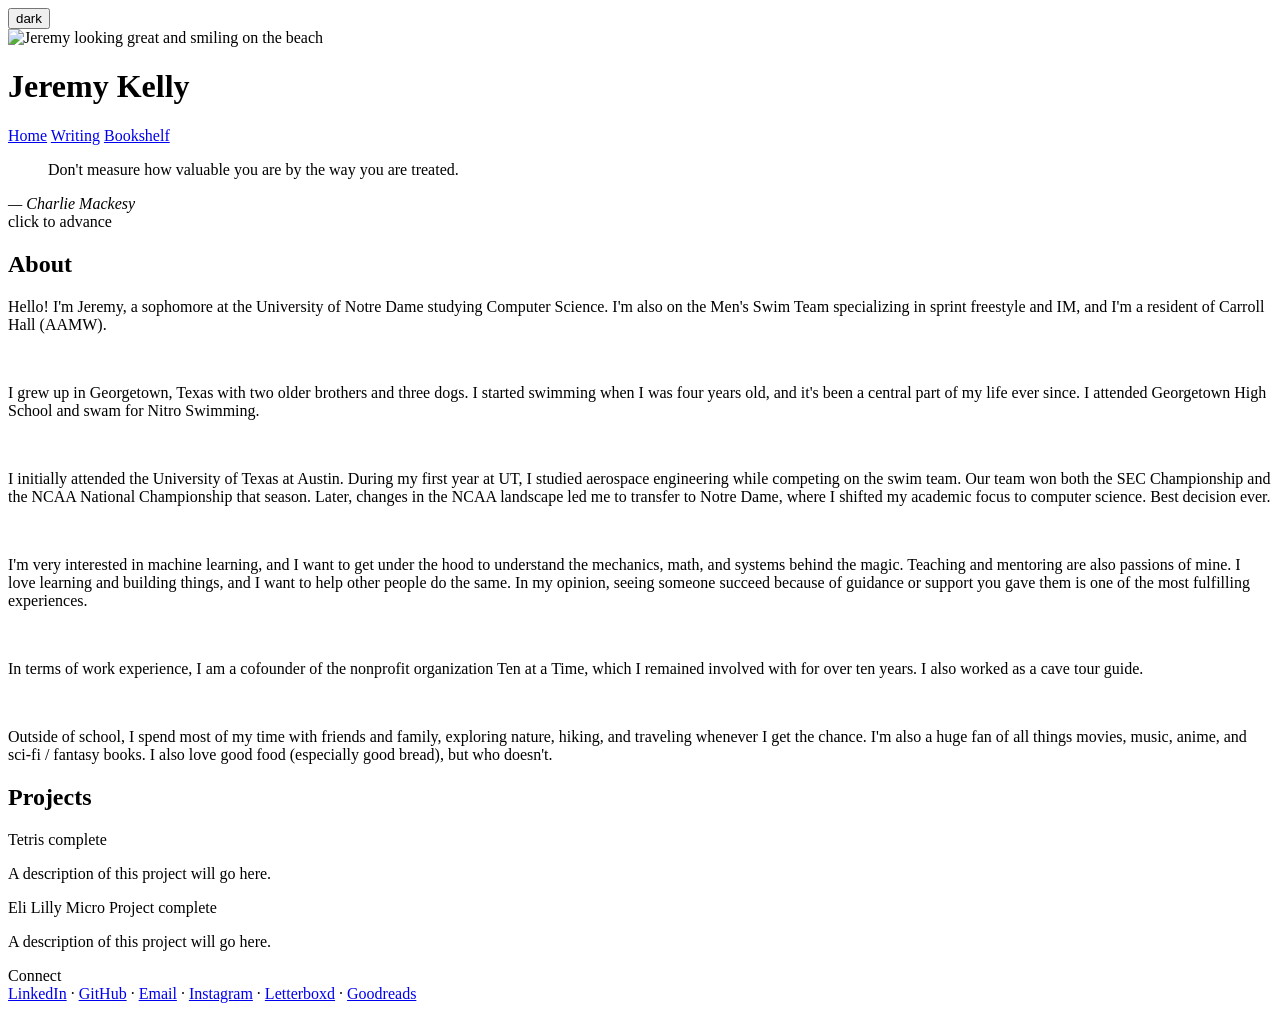
==== index.html @ 756f8c11 "update quotes" ====
<!DOCTYPE html>
<html lang="en">
    <head>
        <meta charset="UTF-8">
        <meta name="description" content="Personal website of Jeremy Kelly.">
        <meta name="viewport" content="width=device-width, initial-scale=1.0">
        <base href="/jelly-personal-website/">
        <link rel="stylesheet" href="assets/style.css">
        <title>Jeremy Kelly</title>
        <!-- Set theme before CSS renders to prevent flash of wrong theme -->
        <script>
            (function () {
                const saved = localStorage.getItem('theme');
                const prefersDark = window.matchMedia('(prefers-color-scheme: dark)').matches;
                document.documentElement.setAttribute('data-theme', saved || (prefersDark ? 'dark' : 'light'));
            })();
        </script>
    </head>
    <body>
        <button class="theme-toggle" id="themeToggle" onclick="toggleTheme()">dark</button>

        <div class="container">
            <main class="centered-content">
                <img src="assets/images/jelly-beach-smile.JPG" alt="Jeremy looking great and smiling on the beach" class="profile-pic">
                <h1>Jeremy Kelly</h1>
                <div class="nav">
                    <a class="btn" href="index.html">Home</a>
                    <a class="btn" href="writing.html">Writing</a>
                    <a class="btn" href="shelf.html">Bookshelf</a>
                </div>

                <!-- Quote widget: sits like an inscription at the top of the journal page -->
                <div class="quote-widget" id="quoteWidget" onclick="advanceQuote()">
                    <blockquote class="quote-text" id="quoteText"></blockquote>
                    <cite class="quote-author" id="quoteAuthor"></cite>
                    <div class="quote-hint">click to advance</div>
                </div>

                <h2>About</h2>
                <div class="body-text-container">
                    <p class="body-text">
                        Hello! I'm Jeremy, a sophomore at the University of Notre Dame studying Computer Science.
                        I'm also on the Men's Swim Team specializing in sprint freestyle and IM, and I'm a resident of Carroll Hall (AAMW).
                    </p>
                    <br>
                    <p class="body-text">
                        I grew up in Georgetown, Texas with two older brothers and three dogs.
                        I started swimming when I was four years old, and it's been a central part of my life ever since.
                        I attended Georgetown High School and swam for Nitro Swimming.
                    </p>
                    <br>
                    <p class="body-text">
                        I initially attended the University of Texas at Austin.
                        During my first year at UT, I studied aerospace engineering while competing on the swim team.
                        Our team won both the SEC Championship and the NCAA National Championship that season.
                        Later, changes in the NCAA landscape led me to transfer to Notre Dame, where I shifted my academic focus to computer science.
                        Best decision ever.
                    </p>
                    <br>
                    <p class="body-text">
                        I'm very interested in machine learning, and I want to get under the hood to understand the mechanics, math, and systems behind the magic.
                        Teaching and mentoring are also passions of mine. I love learning and building things, and I want to help other people do the same.
                        In my opinion, seeing someone succeed because of guidance or support you gave them is one of the most fulfilling experiences.
                    </p>
                    <br>
                    <p class="body-text">
                        In terms of work experience, I am a cofounder of the nonprofit organization Ten at a Time, which I remained involved with for over ten years.
                        I also worked as a cave tour guide.
                    </p>
                    <br>
                    <p class="body-text">
                        Outside of school, I spend most of my time with friends and family, exploring nature, hiking, and traveling whenever I get the chance.
                        I'm also a huge fan of all things movies, music, anime, and sci-fi / fantasy books.
                        I also love good food (especially good bread), but who doesn't.
                    </p>
                </div>

                <h2>Projects</h2>
                <div class="project-list">
                    <div class="project-item">
                        <div class="project-header">
                            <span class="project-title">Tetris</span>
                            <span class="project-status status-complete">complete</span>
                        </div>
                        <p class="project-desc">A description of this project will go here.</p>
                    </div>
                    <div class="project-item">
                        <div class="project-header">
                            <span class="project-title">Eli Lilly Micro Project</span>
                            <span class="project-status status-complete">complete</span>
                        </div>
                        <p class="project-desc">A description of this project will go here.</p>
                    </div>
                </div>
            </main>
        </div>

        <footer class="colophon">
            <div class="colophon-name">Connect</div>
            <nav class="colophon-links">
                <a href="https://www.linkedin.com/in/jeremy-kelly-074359347">LinkedIn</a>
                <span>·</span>
                <a href="https://github.com/keremyjelly">GitHub</a>
                <span>·</span>
                <a href="mailto:jskelly2024@gmail.com">Email</a>
                <span>·</span>
                <a href="https://www.instagram.com/keremyjelly/">Instagram</a>
                <span>·</span>
                <a href="https://letterboxd.com/jkell_/">Letterboxd</a>
                <span>·</span>
                <a href="https://www.goodreads.com">Goodreads</a>
            </nav>
        </footer>

        <script>
            // ── Theme toggle ──────────────────────────────────────────
            function toggleTheme() {
                const current = document.documentElement.getAttribute('data-theme');
                const next = current === 'dark' ? 'light' : 'dark';
                document.documentElement.setAttribute('data-theme', next);
                localStorage.setItem('theme', next);
                updateToggleLabel();
            }

            function updateToggleLabel() {
                const current = document.documentElement.getAttribute('data-theme');
                // Show the mode you'd switch TO, so the user knows what the button does
                document.getElementById('themeToggle').textContent = current === 'dark' ? 'light' : 'dark';
            }

            updateToggleLabel();

            // ── Quote cycler ──────────────────────────────────────────
            const quotes = [
                { text: "Don't measure how valuable you are by the way you are treated.", author: "— Charlie Mackesy" },
                { text: "Do you see how infinite you are?", author: "— Takehiko Inoue" },
                { text: "Preoccupied with a single leaf, you won't see the tree. Preoccupied with a single tree, you'll miss the entire forest.", author: "— Takehiko Inoue" },
                { text: "The beaten have one hope: to lose all hope.", author: "— Virgil" },
                { text: "All truly strong people are kind.", author: "— Takehiko Inoue" },
                { text: "In some way, suffering ceases to be suffering at the moment it finds a meaning, such as the meaning of a sacrifice.", author: "— Viktor E. Frankl" },
            ];

            let currentIndex = 0;
            let autoTimer;

            function showQuote(index) {
                const textEl = document.getElementById("quoteText");
                const authorEl = document.getElementById("quoteAuthor");
                const widget = document.getElementById("quoteWidget");

                widget.classList.add("fading");

                setTimeout(() => {
                    textEl.textContent = quotes[index].text;
                    authorEl.textContent = quotes[index].author;
                    widget.classList.remove("fading");
                }, 400);
            }

            function advanceQuote() {
                currentIndex = (currentIndex + 1) % quotes.length;
                showQuote(currentIndex);
                // Reset timer so a click doesn't get immediately overridden
                resetTimer();
            }

            function resetTimer() {
                clearInterval(autoTimer);
                autoTimer = setInterval(() => {
                    currentIndex = (currentIndex + 1) % quotes.length;
                    showQuote(currentIndex);
                }, 6000);
            }

            showQuote(currentIndex);
            resetTimer();
        </script>
    </body>
</html>
---- assets/style.css ----
@import url("https://fonts.googleapis.com/css2?family=EB+Garamond:ital,wght@0,400;0,500;0,600;1,400;1,500&family=Caveat:wght@400;500&display=swap");

/* ── Theme tokens ─────────────────────────────────────────── */
:root {
    --bg:          #f5efe6;
    --surface:     #ede3d4;
    --text:        #2c1f14;
    --text-muted:  #7a6552;
    --accent:      #b07d56;
    --link:        #7a3b1e;
    --shadow:      rgba(44, 31, 20, 0.14);
    --rule:        #c9aa88;
}

[data-theme="dark"] {
    --bg:          #1c1008;
    --surface:     #261508;
    --text:        #e8d5b7;
    --text-muted:  #9e8060;
    --accent:      #7a5c3a;
    --link:        #c9956a;
    --shadow:      rgba(0, 0, 0, 0.55);
    --rule:        #4a3320;
}

/* ── Base ─────────────────────────────────────────────────── */
html, body {
    margin: 0;
    padding: 0;
    width: 100%;
    min-height: 100%;
    background-color: var(--bg);
    color: var(--text);
    transition: background-color 0.35s ease, color 0.35s ease;
}

/* ── Layout ───────────────────────────────────────────────── */
.container {
    display: flex;
    align-items: flex-start;
    max-width: 720px;
    margin: 0 auto;
    padding: 2em 1em 2.5em;
    background-color: var(--bg);
    transition: background-color 0.35s ease;
}

.centered-content {
    display: flex;
    flex-direction: column;
    align-items: center;
    width: 100%;
}

/* ── Theme toggle ─────────────────────────────────────────── */
.theme-toggle {
    position: fixed;
    top: 1rem;
    right: 1rem;
    font-family: 'EB Garamond', serif;
    font-size: 0.9em;
    font-style: italic;
    background: var(--surface);
    color: var(--text);
    border: 1px solid var(--accent);
    border-radius: 2px;
    padding: 0.3em 0.8em;
    cursor: pointer;
    z-index: 100;
    transition: background 0.25s, color 0.25s, border-color 0.25s;
}

.theme-toggle:hover {
    background: var(--accent);
    color: var(--bg);
}

/* ── Profile image — polaroid ─────────────────────────────── */
img.profile-pic {
    width: 340px;
    height: auto;
    display: block;
    border-radius: 1px;
    margin: 1em auto;
    padding: 10px 10px 38px;
    background-color: #faf6f0;
    box-shadow: 3px 5px 18px var(--shadow), 0 1px 4px var(--shadow);
    filter: sepia(0.3) saturate(1.2) contrast(0.93) brightness(1.04);
    transform: rotate(-1.4deg);
}

/* ── Headings ─────────────────────────────────────────────── */
h1 {
    font-family: 'EB Garamond', serif;
    font-size: 3em;
    font-weight: 500;
    margin-top: 0.6em;
    margin-bottom: 0.2em;
    text-align: center;
    color: var(--text);
    letter-spacing: 0.02em;
}

h2 {
    font-family: 'EB Garamond', serif;
    font-size: 1.55em;
    font-weight: 500;
    font-style: italic;
    margin-top: 1.8em;
    margin-bottom: 0.4em;
    text-align: center;
    color: var(--text);
}

/* ── Navigation ───────────────────────────────────────────── */
.nav {
    display: flex;
    gap: 1.8em;
    margin: 0.4em 0 0.5em;
}

.btn {
    font-family: 'EB Garamond', serif;
    font-size: 1.05em;
    color: var(--link);
    text-decoration: none;
    border-bottom: 1px solid transparent;
    padding-bottom: 1px;
    transition: border-color 0.2s ease;
    background: none;
}

.btn:hover {
    border-bottom-color: var(--link);
}

/* ── Quote widget — journal header ────────────────────────── */
.quote-widget {
    width: 100%;
    max-width: 680px;
    cursor: pointer;
    padding: 0.9em 0.5em;
    margin: 1.2em 0 0.5em;
    border-top: 1px solid var(--rule);
    border-bottom: 1px solid var(--rule);
    text-align: center;
    opacity: 1;
    transition: opacity 0.4s ease;
}

.quote-widget.fading {
    opacity: 0;
}

.quote-text {
    font-family: 'Caveat', cursive;
    font-size: 1.4em;
    line-height: 1.5em;
    color: var(--text);
    margin: 0 0 0.4em;
    font-style: italic;
}

.quote-author {
    font-family: 'Caveat', cursive;
    font-size: 1.05em;
    color: var(--text-muted);
    display: block;
    text-align: right;
    padding-right: 0.75em;
}

.quote-hint {
    font-family: 'EB Garamond', serif;
    font-size: 0.72em;
    font-style: italic;
    color: var(--accent);
    margin-top: 0.6em;
    opacity: 0.75;
}

/* ── Body text ────────────────────────────────────────────── */
.body-text-container {
    width: 100%;
    max-width: 680px;
}

.body-text {
    font-family: 'EB Garamond', serif;
    font-size: 1.15em;
    line-height: 1.85em;
    text-indent: 2em;
    margin-top: 0;
    margin-bottom: 0;
    max-width: 680px;
    width: 100%;
    text-align: left;
    color: var(--text);
}

.body-text-container ul {
    padding-left: 1.5em;
    margin-top: 0.5em;
}

.body-text-container li.body-text {
    text-indent: 0;
    margin-bottom: 0.3em;
}

/* ── Colophon footer ──────────────────────────────────────── */
.colophon {
    text-align: center;
    padding: 2em 1.5em 3em;
    border-top: 1px solid var(--rule);
    margin-top: 1em;
}

.colophon-name {
    font-family: 'EB Garamond', serif;
    font-size: 0.95em;
    font-style: italic;
    color: var(--text-muted);
    margin-bottom: 0.6em;
    letter-spacing: 0.04em;
}

.colophon-links {
    display: flex;
    justify-content: center;
    align-items: center;
    flex-wrap: wrap;
    gap: 0.4em 0.6em;
    font-family: 'EB Garamond', serif;
    font-size: 0.9em;
}

.colophon-links a {
    color: var(--link);
    text-decoration: none;
    border-bottom: 1px solid transparent;
    transition: border-color 0.2s ease;
}

.colophon-links a:hover {
    border-bottom-color: var(--link);
}

.colophon-links span {
    color: var(--rule);
    user-select: none;
}

/* ── Projects ─────────────────────────────────────────────── */
.project-list {
    width: 100%;
    max-width: 680px;
    margin: 0.5em 0 2em;
}

.project-item {
    padding: 0.9em 0;
    border-bottom: 1px solid var(--rule);
}

.project-item:first-child {
    border-top: 1px solid var(--rule);
}

.project-header {
    display: flex;
    align-items: baseline;
    justify-content: space-between;
    gap: 1em;
    margin-bottom: 0.3em;
}

.project-title {
    font-family: 'EB Garamond', serif;
    font-size: 1.1em;
    font-weight: 500;
    color: var(--text);
}

.project-status {
    font-family: 'EB Garamond', serif;
    font-size: 0.78em;
    font-style: italic;
    white-space: nowrap;
    color: var(--text-muted);
}

.project-desc {
    font-family: 'EB Garamond', serif;
    font-size: 0.97em;
    line-height: 1.6em;
    color: var(--text-muted);
    margin: 0;
}

/* ── Cork board ───────────────────────────────────────────── */
.corkboard {
    width: 100%;
    box-sizing: border-box;
    padding: 3.5rem 1.5rem 4rem;
    background-color: #b8966a;
    background-image:
        repeating-linear-gradient(
            0deg,
            transparent, transparent 2px,
            rgba(0, 0, 0, 0.03) 2px, rgba(0, 0, 0, 0.03) 3px
        ),
        repeating-linear-gradient(
            90deg,
            transparent, transparent 5px,
            rgba(160, 110, 50, 0.07) 5px, rgba(160, 110, 50, 0.07) 6px
        );
    box-shadow: inset 0 3px 14px rgba(0, 0, 0, 0.22), inset 0 -3px 10px rgba(0, 0, 0, 0.16);
}

[data-theme="dark"] .corkboard {
    background-color: #6b4c2a;
    background-image:
        repeating-linear-gradient(
            0deg,
            transparent, transparent 2px,
            rgba(0, 0, 0, 0.05) 2px, rgba(0, 0, 0, 0.05) 3px
        ),
        repeating-linear-gradient(
            90deg,
            transparent, transparent 5px,
            rgba(90, 60, 20, 0.1) 5px, rgba(90, 60, 20, 0.1) 6px
        );
}

.board-grid {
    display: flex;
    flex-wrap: wrap;
    justify-content: center;
    align-items: flex-start;
    gap: 9rem 8rem;
    max-width: 1000px;
    margin: 0 auto;
}

/* Shared pin dot */
.pin-card {
    position: relative;
    transform: rotate(var(--rot, 0deg)) translateY(var(--mt, 0px));
    transition: transform 0.2s ease, box-shadow 0.2s ease, z-index 0s;
    z-index: 1;
}

.pin-card:hover {
    transform: rotate(0deg) translateY(var(--mt, 0px)) scale(1.04);
    z-index: 10;
}

.pin-card::before {
    content: '';
    position: absolute;
    top: -10px;
    left: 50%;
    transform: translateX(-50%);
    width: 14px;
    height: 14px;
    border-radius: 50%;
    background: radial-gradient(circle at 38% 35%, #e8cfa0, #7a5010);
    box-shadow: 0 2px 5px rgba(0, 0, 0, 0.5);
    z-index: 2;
}

/* Note cards */
.note-card {
    width: 210px;
    background-color: #fdf5e4;
    padding: 1.4em 1.2em 1em;
    box-shadow: 2px 4px 14px rgba(0, 0, 0, 0.3);
    text-decoration: none;
    display: block;
    color: inherit;
}

[data-theme="dark"] .note-card {
    background-color: #efe0bc;
}

.note-card:hover {
    box-shadow: 4px 7px 22px rgba(0, 0, 0, 0.38);
}

.note-title {
    font-family: 'Caveat', cursive;
    font-size: 1.25em;
    font-weight: 500;
    color: #2c1f14;
    margin: 0 0 0.5em;
    line-height: 1.3;
}

.note-preview {
    font-family: 'EB Garamond', serif;
    font-size: 0.88em;
    line-height: 1.55em;
    color: #4a3728;
    margin: 0 0 1em;
}

.note-date {
    font-family: 'EB Garamond', serif;
    font-size: 0.78em;
    font-style: italic;
    color: #7a6552;
    display: block;
    text-align: right;
}

/* Polaroid cards */
.polaroid-card {
    width: 176px;
    background-color: #faf6f0;
    padding: 8px 8px 36px;
    box-shadow: 2px 4px 14px rgba(0, 0, 0, 0.3);
}

.polaroid-card:hover {
    box-shadow: 4px 7px 22px rgba(0, 0, 0, 0.38);
}

.polaroid-placeholder {
    width: 100%;
    aspect-ratio: 1;
    background-color: #d6c9b0;
    display: flex;
    align-items: center;
    justify-content: center;
}

.polaroid-placeholder-text {
    font-family: 'EB Garamond', serif;
    font-size: 0.8em;
    font-style: italic;
    color: #8a7a65;
}

.polaroid-caption {
    font-family: 'Caveat', cursive;
    font-size: 1em;
    color: #3d2b1f;
    text-align: center;
    margin: 0.5em 0 0;
}

/* Board footer */
.board-footer {
    text-align: center;
    padding: 2.2em 0 1em;
    background-color: var(--bg);
    transition: background-color 0.35s ease;
}

.view-all-link {
    font-family: 'EB Garamond', serif;
    font-size: 1.05em;
    font-style: italic;
    color: var(--link);
    text-decoration: none;
    border-bottom: 1px solid transparent;
    transition: border-color 0.2s ease;
}

.view-all-link:hover {
    border-bottom-color: var(--link);
}

/* ── Blog list ────────────────────────────────────────────── */
.blog-list {
    width: 100%;
    max-width: 620px;
    margin: 1.5em 0 2.5em;
}

.blog-list-item {
    display: flex;
    align-items: baseline;
    gap: 1.2em;
    padding: 0.55em 0;
    border-bottom: 1px solid var(--rule);
}

.blog-list-item:first-child {
    border-top: 1px solid var(--rule);
}

.blog-list-item time {
    font-family: 'EB Garamond', serif;
    font-size: 0.88em;
    font-style: italic;
    color: var(--text-muted);
    white-space: nowrap;
    flex-shrink: 0;
}

.blog-list-item a {
    font-family: 'EB Garamond', serif;
    font-size: 1.05em;
    color: var(--link);
    text-decoration: none;
    border-bottom: 1px solid transparent;
    transition: border-color 0.2s ease;
}

.blog-list-item a:hover {
    border-bottom-color: var(--link);
}

/* ── Film cards (Letterboxd recents) ─────────────────────── */
.films-section {
    max-width: 940px;
    margin: 3.5rem auto 0;
    padding-top: 1.5rem;
    border-top: 1px solid rgba(255, 255, 255, 0.12);
}

.board-label {
    font-family: 'Caveat', cursive;
    font-size: 1.1em;
    color: rgba(255, 255, 255, 0.55);
    text-align: center;
    margin: 0 0 1.5rem;
    letter-spacing: 0.06em;
}

.films-row {
    display: flex;
    flex-wrap: wrap;
    justify-content: center;
    gap: 2rem 1.8rem;
}

.film-poster {
    width: 100%;
    aspect-ratio: 2 / 3;
    object-fit: cover;
    display: block;
    filter: sepia(0.25) saturate(1.15) contrast(0.93) brightness(1.03);
}

.film-rating {
    font-family: 'Caveat', cursive;
    font-size: 0.95em;
    color: #3d2b1f;
    text-align: center;
    margin: 0.2em 0 0;
}

/* ── Ticket stub (film cards) ─────────────────────────────── */
.ticket-card {
    display: flex;
    width: 300px;
    height: 115px;
    background-color: #fdf5e4;
    box-shadow: 2px 4px 14px rgba(0, 0, 0, 0.3);
    overflow: hidden;
}

/* Reposition pin to top-left punch-hole style */
.ticket-card::before {
    top: 12px;
    left: 14px;
    transform: none;
}

.ticket-card:hover {
    box-shadow: 4px 7px 22px rgba(0, 0, 0, 0.38);
}

[data-theme="dark"] .ticket-card {
    background-color: #efe0bc;
}

.ticket-main {
    flex: 1;
    padding: 0.75em 1.5em 1.25em 2em;
    border-right: 2px dashed #c9aa88;
    display: flex;
    flex-direction: column;
    justify-content: center;
    gap: 0.2em;
    min-width: 0;
}

.ticket-stub {
    width: 54px;
    flex-shrink: 0;
    display: flex;
    align-items: center;
    justify-content: center;
}

.ticket-title {
    font-family: 'Caveat', cursive;
    font-size: 1.15em;
    font-weight: 500;
    color: #2c1f14;
    margin: 0;
    line-height: 1.2;
    white-space: nowrap;
    overflow: hidden;
    text-overflow: ellipsis;
}

.ticket-meta {
    font-family: 'EB Garamond', serif;
    font-size: 0.8em;
    font-style: italic;
    color: #7a6552;
    margin: 0;
}

.ticket-note {
    font-family: 'EB Garamond', serif;
    font-size: 0.82em;
    color: #4a3728;
    margin: 0;
    white-space: nowrap;
    overflow: hidden;
    text-overflow: ellipsis;
}

.ticket-stub-text {
    font-family: 'Caveat', cursive;
    font-size: 0.88em;
    color: #7a6552;
    writing-mode: vertical-rl;
    transform: rotate(180deg);
    letter-spacing: 0.05em;
}

/* ── ASCII art ────────────────────────────────────────────── */
.ascii-art {
    font-family: 'EB Garamond', serif;
    font-size: 0.8em;
    line-height: 1em;
    white-space: pre;
    text-align: center;
    margin-top: 1em;
    margin-bottom: 0.5em;
    color: var(--text);
    font-style: normal;
}
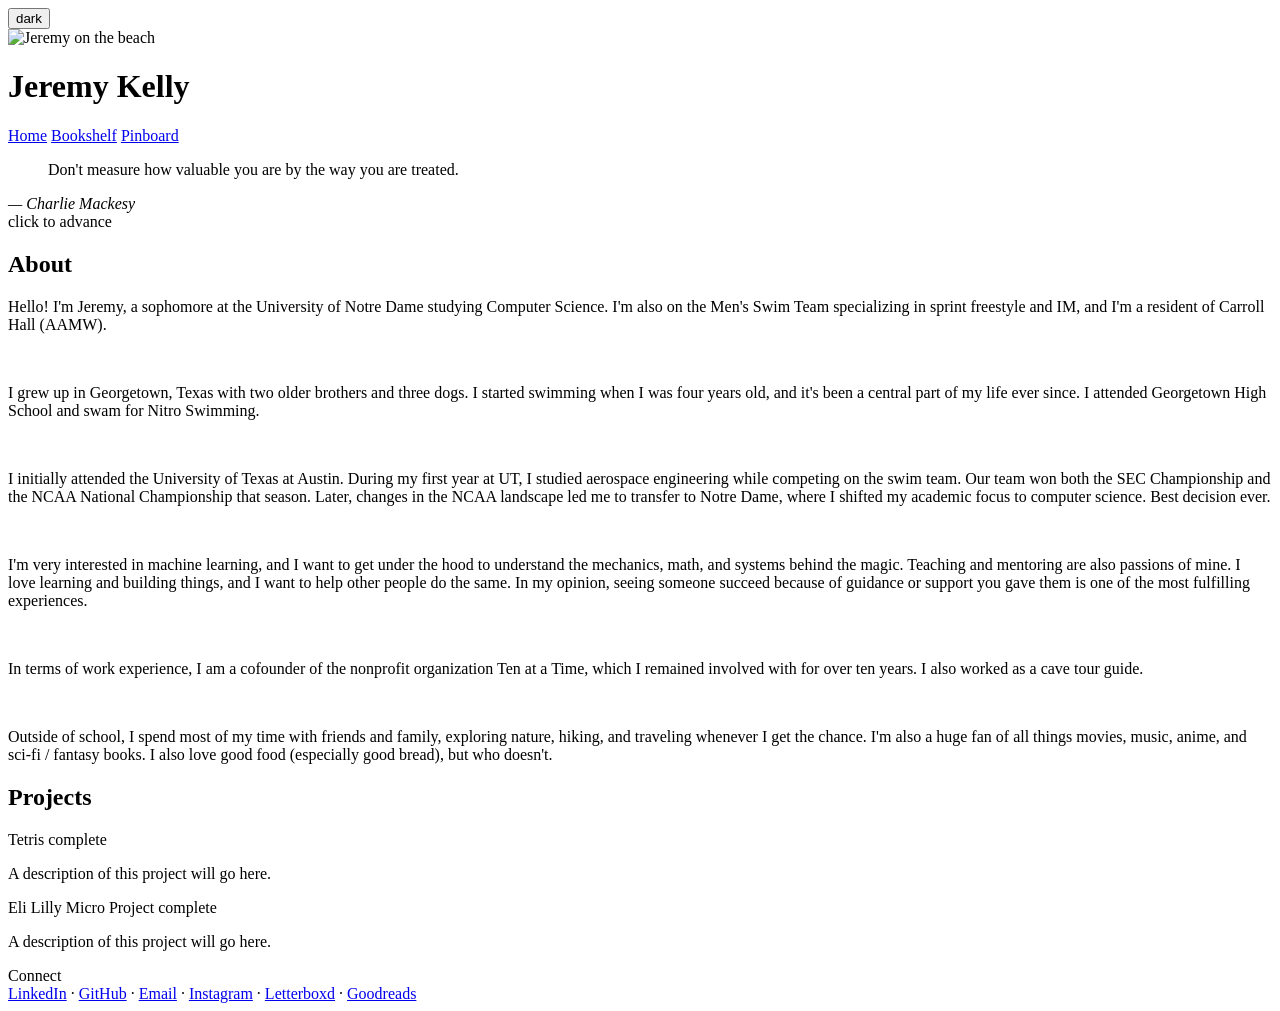
==== commit a7f40192: "rename tabs" ====
--- a/index.html
+++ b/index.html
@@ -11,8 +11,8 @@
         <script>
             (function () {
                 const saved = localStorage.getItem('theme');
-                const prefersDark = window.matchMedia('(prefers-color-scheme: dark)').matches;
-                document.documentElement.setAttribute('data-theme', saved || (prefersDark ? 'dark' : 'light'));
+                const prefersLight = window.matchMedia('(prefers-color-scheme: light)').matches;
+                document.documentElement.setAttribute('data-theme', saved || (prefersLight ? 'light' : 'dark'));
             })();
         </script>
     </head>
@@ -21,12 +21,12 @@
 
         <div class="container">
             <main class="centered-content">
-                <img src="assets/images/jelly-beach-smile.JPG" alt="Jeremy looking great and smiling on the beach" class="profile-pic">
+                <img src="assets/images/jelly-beach-smile.JPG" alt="Jeremy on the beach" class="profile-pic">
                 <h1>Jeremy Kelly</h1>
                 <div class="nav">
                     <a class="btn" href="index.html">Home</a>
-                    <a class="btn" href="writing.html">Writing</a>
-                    <a class="btn" href="shelf.html">Bookshelf</a>
+                    <a class="btn" href="writing.html">Bookshelf</a>
+                    <a class="btn" href="shelf.html">Pinboard</a>
                 </div>
 
                 <!-- Quote widget: sits like an inscription at the top of the journal page -->
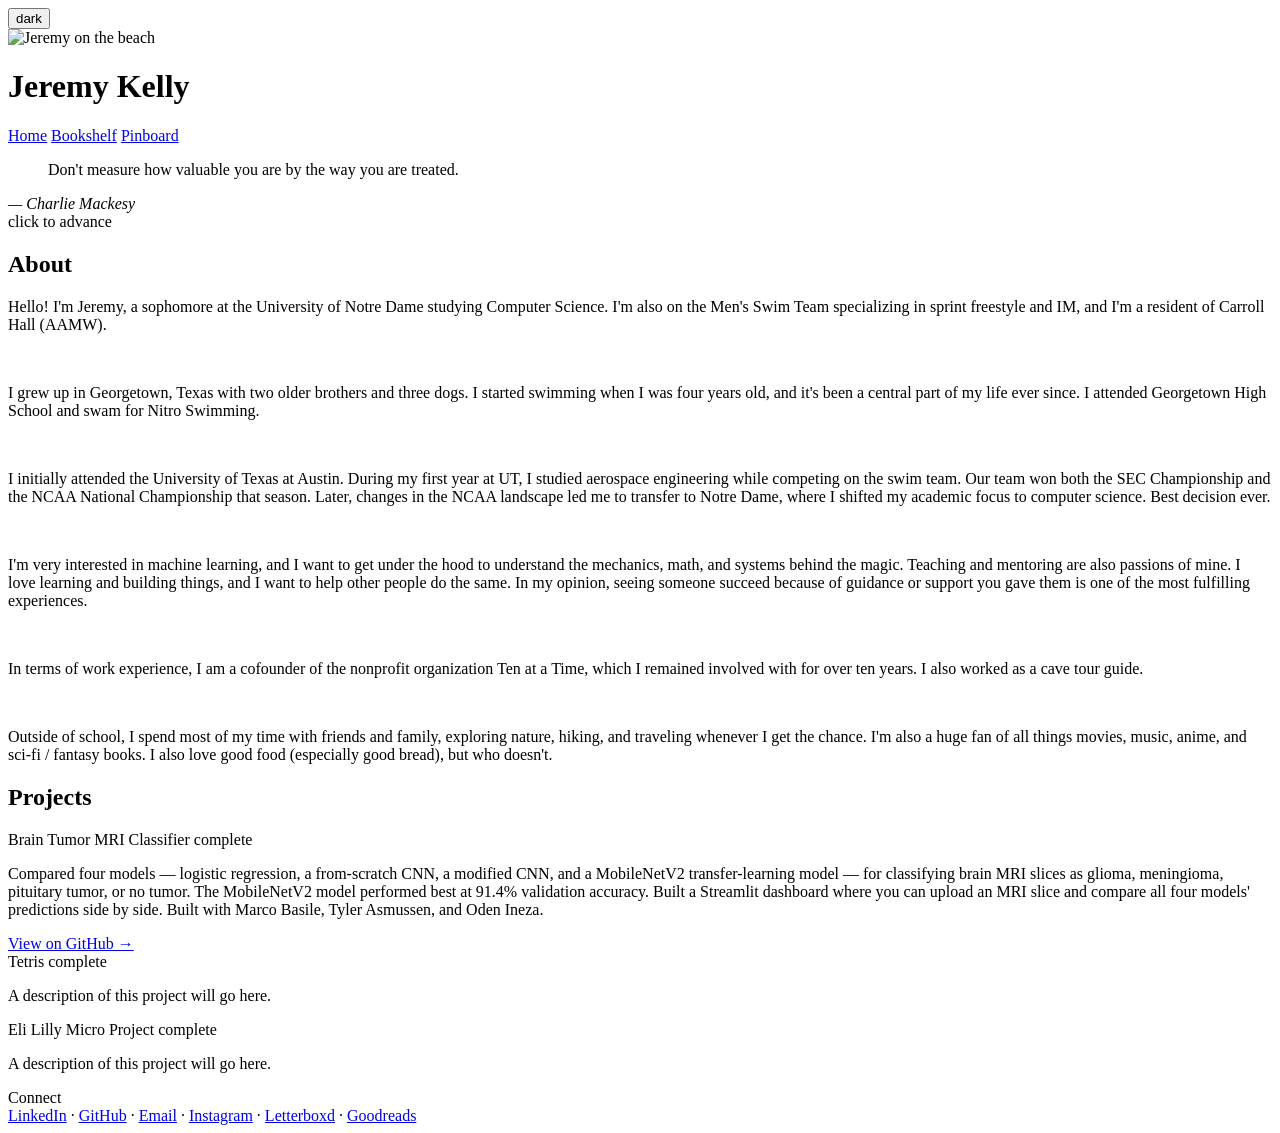
==== commit 3b077e52: "polish + qol" ====
--- a/index.html
+++ b/index.html
@@ -4,6 +4,15 @@
         <meta charset="UTF-8">
         <meta name="description" content="Personal website of Jeremy Kelly.">
         <meta name="viewport" content="width=device-width, initial-scale=1.0">
+        <meta property="og:type" content="website">
+        <meta property="og:title" content="Jeremy Kelly">
+        <meta property="og:description" content="Personal website of Jeremy Kelly.">
+        <meta property="og:url" content="https://keremyjelly.github.io/jelly-personal-website/">
+        <meta property="og:image" content="https://keremyjelly.github.io/jelly-personal-website/assets/images/jelly-beach-smile.JPG">
+        <meta name="twitter:card" content="summary_large_image">
+        <meta name="twitter:title" content="Jeremy Kelly">
+        <meta name="twitter:description" content="Personal website of Jeremy Kelly.">
+        <meta name="twitter:image" content="https://keremyjelly.github.io/jelly-personal-website/assets/images/jelly-beach-smile.JPG">
         <base href="/jelly-personal-website/">
         <link rel="stylesheet" href="assets/style.css">
         <title>Jeremy Kelly</title>
@@ -25,8 +34,8 @@
                 <h1>Jeremy Kelly</h1>
                 <div class="nav">
                     <a class="btn" href="index.html">Home</a>
-                    <a class="btn" href="writing.html">Bookshelf</a>
-                    <a class="btn" href="shelf.html">Pinboard</a>
+                    <a class="btn" href="bookshelf.html">Bookshelf</a>
+                    <a class="btn" href="pinboard.html">Pinboard</a>
                 </div>
 
                 <!-- Quote widget: sits like an inscription at the top of the journal page -->
@@ -79,6 +88,16 @@
                 <div class="project-list">
                     <div class="project-item">
                         <div class="project-header">
+                            <span class="project-title">Brain Tumor MRI Classifier</span>
+                            <span class="project-status status-complete">complete</span>
+                        </div>
+                        <p class="project-desc">
+                            Compared four models — logistic regression, a from-scratch CNN, a modified CNN, and a MobileNetV2 transfer-learning model — for classifying brain MRI slices as glioma, meningioma, pituitary tumor, or no tumor. The MobileNetV2 model performed best at 91.4% validation accuracy. Built a Streamlit dashboard where you can upload an MRI slice and compare all four models' predictions side by side. Built with Marco Basile, Tyler Asmussen, and Oden Ineza.
+                        </p>
+                        <a class="project-link" href="https://github.com/keremyjelly/tumor-classification">View on GitHub →</a>
+                    </div>
+                    <div class="project-item">
+                        <div class="project-header">
                             <span class="project-title">Tetris</span>
                             <span class="project-status status-complete">complete</span>
                         </div>
@@ -108,7 +127,7 @@
                 <span>·</span>
                 <a href="https://letterboxd.com/jkell_/">Letterboxd</a>
                 <span>·</span>
-                <a href="https://www.goodreads.com">Goodreads</a>
+                <a href="https://www.goodreads.com/user/show/188715507-jeremy-kelly">Goodreads</a>
             </nav>
         </footer>
 
--- a/assets/style.css
+++ b/assets/style.css
@@ -296,6 +296,22 @@
     line-height: 1.6em;
     color: var(--text-muted);
     margin: 0;
+}
+
+.project-link {
+    display: inline-block;
+    font-family: 'EB Garamond', serif;
+    font-size: 0.92em;
+    font-style: italic;
+    color: var(--link);
+    text-decoration: none;
+    border-bottom: 1px solid transparent;
+    margin-top: 0.5em;
+    transition: border-color 0.2s ease;
+}
+
+.project-link:hover {
+    border-bottom-color: var(--link);
 }
 
 /* ── Cork board ───────────────────────────────────────────── */
@@ -338,7 +354,7 @@
     flex-wrap: wrap;
     justify-content: center;
     align-items: flex-start;
-    gap: 9rem 8rem;
+    gap: 7rem 6rem;
     max-width: 1000px;
     margin: 0 auto;
 }
@@ -398,7 +414,7 @@
     line-height: 1.3;
 }
 
-.note-preview {
+.note-body {
     font-family: 'EB Garamond', serif;
     font-size: 0.88em;
     line-height: 1.55em;
@@ -480,17 +496,37 @@
     margin: 1.5em 0 2.5em;
 }
 
+.blog-list-empty {
+    width: 100%;
+    max-width: 620px;
+    margin: 1.5em 0 2.5em;
+    text-align: center;
+}
+
+.blog-list-empty .body-text {
+    text-indent: 0;
+    color: var(--text-muted);
+    font-style: italic;
+}
+
 .blog-list-item {
     display: flex;
     align-items: baseline;
     gap: 1.2em;
-    padding: 0.55em 0;
+    padding: 0.55em 0 0.55em 0.75em;
     border-bottom: 1px solid var(--rule);
+    border-left: 3px solid transparent;
 }
 
 .blog-list-item:first-child {
     border-top: 1px solid var(--rule);
 }
+
+.blog-list-item:nth-child(5n+1) { border-left-color: #c9a8b2; } /* dusty rose */
+.blog-list-item:nth-child(5n+2) { border-left-color: #a8b8a0; } /* sage green */
+.blog-list-item:nth-child(5n+3) { border-left-color: #a8b4c8; } /* muted blue */
+.blog-list-item:nth-child(5n+4) { border-left-color: #c4b0cc; } /* soft lavender */
+.blog-list-item:nth-child(5n+5) { border-left-color: #c8b89a; } /* warm sand */
 
 .blog-list-item time {
     font-family: 'EB Garamond', serif;
@@ -649,3 +685,86 @@
     color: var(--text);
     font-style: normal;
 }
+
+/* ── Responsive ───────────────────────────────────────────────
+   Everything above is written desktop-first (fixed widths,
+   large gaps), so these breakpoints override downward instead
+   of building up. Two stops: 768px catches tablets (iPad
+   portrait is exactly 768px), 480px catches phones. */
+
+/* Tablet and below */
+@media (max-width: 768px) {
+    .container {
+        padding: 1.75em 1em 2em;
+    }
+
+    h1 {
+        font-size: 2.3em;
+    }
+
+    img.profile-pic {
+        width: 260px;
+    }
+
+    /* The desktop gap (7rem 6rem) was sized for a wide corkboard;
+       at tablet width it leaves huge dead space between cards. */
+    .corkboard {
+        padding: 2.5rem 1rem 3rem;
+    }
+
+    .board-grid {
+        gap: 4rem 2.5rem;
+    }
+}
+
+/* Phone */
+@media (max-width: 480px) {
+    h1 {
+        font-size: 1.9em;
+    }
+
+    img.profile-pic {
+        width: 190px;
+        padding: 8px 8px 28px;
+    }
+
+    .quote-text {
+        font-size: 1.2em;
+    }
+
+    .nav {
+        gap: 1.1em;
+    }
+
+    .corkboard {
+        padding: 2rem 0.75rem 2.5rem;
+    }
+
+    .board-grid {
+        gap: 2.5rem 1.5rem;
+    }
+
+    .films-row {
+        gap: 1.5rem 1rem;
+    }
+
+    /* Title + status share a row via space-between; a long title
+       ("Brain Tumor MRI Classifier") next to "complete" no longer
+       fits one line at phone width, so let it wrap. */
+    .project-header {
+        flex-wrap: wrap;
+    }
+
+    /* Date + link sit side by side by default; stack them so the
+       date doesn't force the link into a narrow leftover column. */
+    .blog-list-item {
+        flex-direction: column;
+        align-items: flex-start;
+        gap: 0.2em;
+    }
+
+    .colophon-links {
+        gap: 0.3em 0.5em;
+        font-size: 0.85em;
+    }
+}
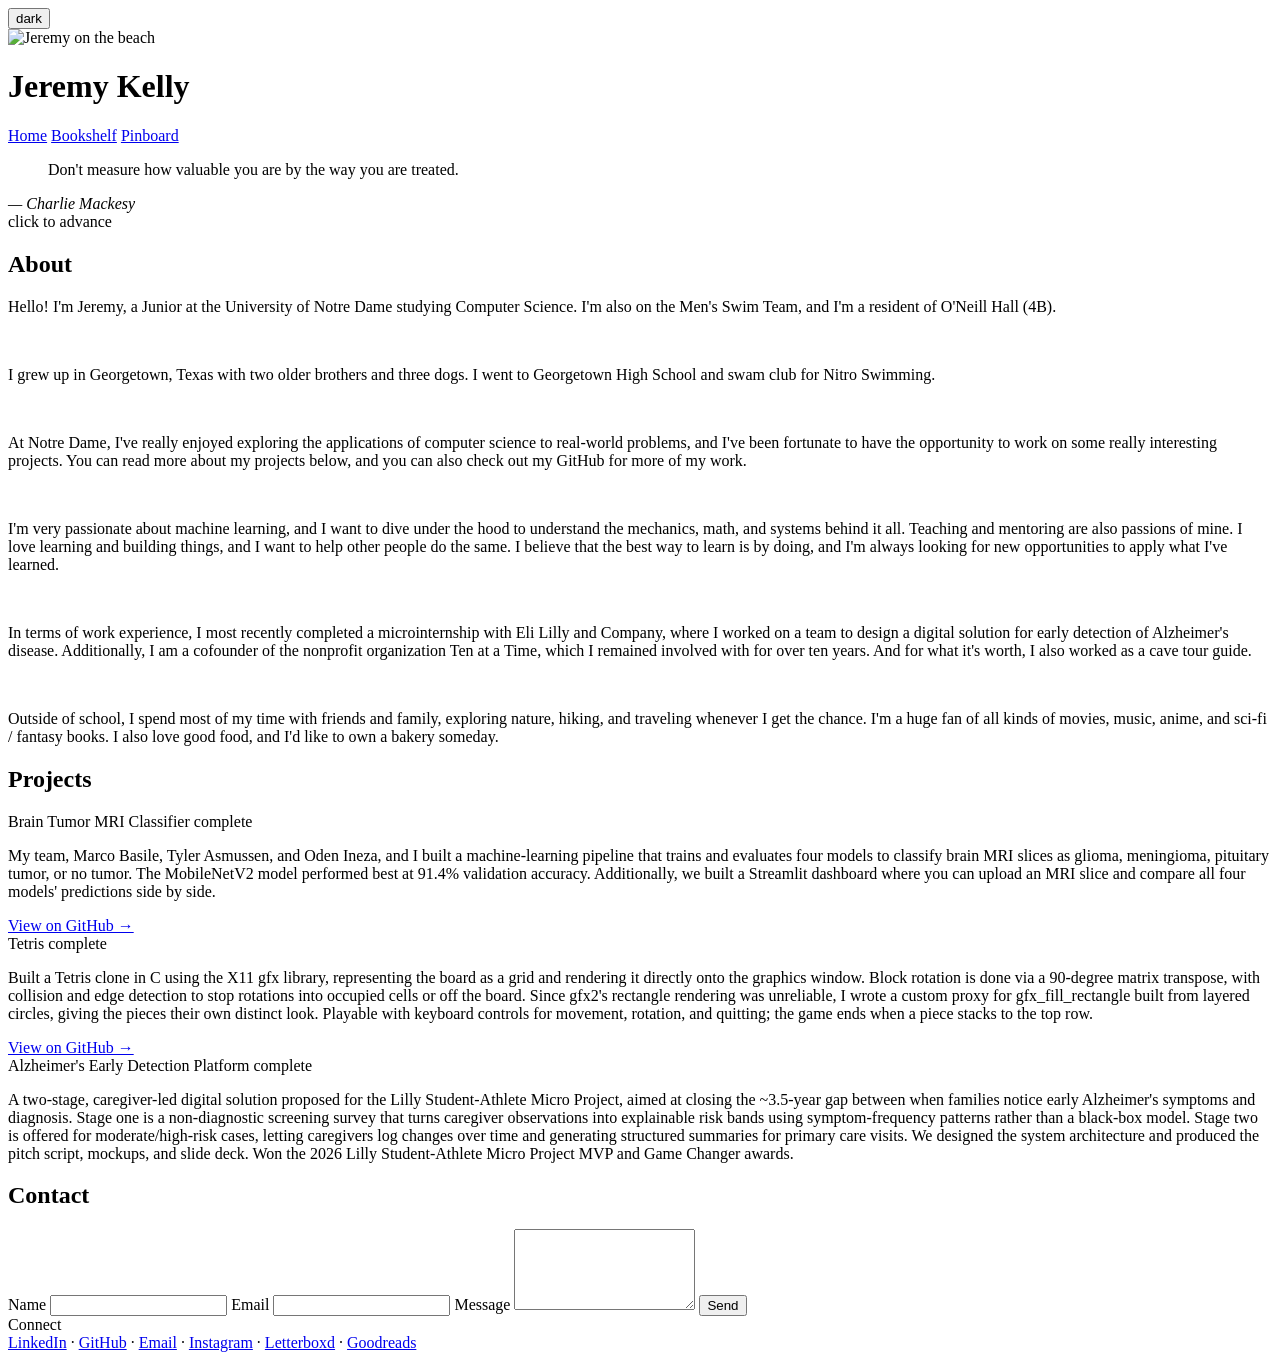
==== commit ee9044ea: "update bio" ====
--- a/index.html
+++ b/index.html
@@ -48,39 +48,36 @@
                 <h2>About</h2>
                 <div class="body-text-container">
                     <p class="body-text">
-                        Hello! I'm Jeremy, a sophomore at the University of Notre Dame studying Computer Science.
-                        I'm also on the Men's Swim Team specializing in sprint freestyle and IM, and I'm a resident of Carroll Hall (AAMW).
+                        Hello! I'm Jeremy, a Junior at the University of Notre Dame studying Computer Science.
+                        I'm also on the Men's Swim Team, and I'm a resident of O'Neill Hall (4B).
                     </p>
                     <br>
                     <p class="body-text">
                         I grew up in Georgetown, Texas with two older brothers and three dogs.
-                        I started swimming when I was four years old, and it's been a central part of my life ever since.
-                        I attended Georgetown High School and swam for Nitro Swimming.
-                    </p>
-                    <br>
-                    <p class="body-text">
-                        I initially attended the University of Texas at Austin.
-                        During my first year at UT, I studied aerospace engineering while competing on the swim team.
-                        Our team won both the SEC Championship and the NCAA National Championship that season.
-                        Later, changes in the NCAA landscape led me to transfer to Notre Dame, where I shifted my academic focus to computer science.
-                        Best decision ever.
-                    </p>
-                    <br>
-                    <p class="body-text">
-                        I'm very interested in machine learning, and I want to get under the hood to understand the mechanics, math, and systems behind the magic.
+                        I went to Georgetown High School and swam club for Nitro Swimming.
+                    </p>
+                    <br>
+                    <p class="body-text">
+                        At Notre Dame, I've really enjoyed exploring the applications of computer science to real-world problems, and I've been fortunate to have the opportunity to work on some really interesting projects.
+                        You can read more about my projects below, and you can also check out my GitHub for more of my work.
+                    </p>
+                    <br>
+                    <p class="body-text">
+                        I'm very passionate about machine learning, and I want to dive under the hood to understand the mechanics, math, and systems behind it all.
                         Teaching and mentoring are also passions of mine. I love learning and building things, and I want to help other people do the same.
-                        In my opinion, seeing someone succeed because of guidance or support you gave them is one of the most fulfilling experiences.
-                    </p>
-                    <br>
-                    <p class="body-text">
-                        In terms of work experience, I am a cofounder of the nonprofit organization Ten at a Time, which I remained involved with for over ten years.
-                        I also worked as a cave tour guide.
+                        I believe that the best way to learn is by doing, and I'm always looking for new opportunities to apply what I've learned.
+                    </p>
+                    <br>
+                    <p class="body-text">
+                        In terms of work experience, I most recently completed a microinternship with Eli Lilly and Company, where I worked on a team to design a digital solution for early detection of Alzheimer's disease.
+                        Additionally, I am a cofounder of the nonprofit organization Ten at a Time, which I remained involved with for over ten years.
+                        And for what it's worth, I also worked as a cave tour guide.
                     </p>
                     <br>
                     <p class="body-text">
                         Outside of school, I spend most of my time with friends and family, exploring nature, hiking, and traveling whenever I get the chance.
-                        I'm also a huge fan of all things movies, music, anime, and sci-fi / fantasy books.
-                        I also love good food (especially good bread), but who doesn't.
+                        I'm a huge fan of all kinds of movies, music, anime, and sci-fi / fantasy books.
+                        I also love good food, and I'd like to own a bakery someday.
                     </p>
                 </div>
 
@@ -92,7 +89,9 @@
                             <span class="project-status status-complete">complete</span>
                         </div>
                         <p class="project-desc">
-                            Compared four models — logistic regression, a from-scratch CNN, a modified CNN, and a MobileNetV2 transfer-learning model — for classifying brain MRI slices as glioma, meningioma, pituitary tumor, or no tumor. The MobileNetV2 model performed best at 91.4% validation accuracy. Built a Streamlit dashboard where you can upload an MRI slice and compare all four models' predictions side by side. Built with Marco Basile, Tyler Asmussen, and Oden Ineza.
+                            My team, Marco Basile, Tyler Asmussen, and Oden Ineza, and I built a machine-learning pipeline that trains and evaluates four models to 
+                            classify brain MRI slices as glioma, meningioma, pituitary tumor, or no tumor. The MobileNetV2 model performed best at 91.4% validation 
+                            accuracy. Additionally, we built a Streamlit dashboard where you can upload an MRI slice and compare all four models' predictions side by side.
                         </p>
                         <a class="project-link" href="https://github.com/keremyjelly/tumor-classification">View on GitHub →</a>
                     </div>
@@ -101,16 +100,42 @@
                             <span class="project-title">Tetris</span>
                             <span class="project-status status-complete">complete</span>
                         </div>
-                        <p class="project-desc">A description of this project will go here.</p>
+                        <p class="project-desc">
+                            Built a Tetris clone in C using the X11 gfx library, representing the board as a grid and rendering it directly onto the graphics window. Block rotation is done via a 90-degree matrix transpose, with collision and edge detection to stop rotations into occupied cells or off the board. Since gfx2's rectangle rendering was unreliable, I wrote a custom proxy for gfx_fill_rectangle built from layered circles, giving the pieces their own distinct look. Playable with keyboard controls for movement, rotation, and quitting; the game ends when a piece stacks to the top row.
+                        </p>
+                        <a class="project-link" href="https://github.com/keremyjelly/tetris-clone">View on GitHub →</a>
                     </div>
                     <div class="project-item">
                         <div class="project-header">
-                            <span class="project-title">Eli Lilly Micro Project</span>
+                            <span class="project-title">Alzheimer's Early Detection Platform</span>
                             <span class="project-status status-complete">complete</span>
                         </div>
-                        <p class="project-desc">A description of this project will go here.</p>
+                        <p class="project-desc">
+                            A two-stage, caregiver-led digital solution proposed for the Lilly Student-Athlete Micro Project, aimed at closing the ~3.5-year gap between when families notice early Alzheimer's symptoms and diagnosis. Stage one is a non-diagnostic screening survey that turns caregiver observations into explainable risk bands using symptom-frequency patterns rather than a black-box model. Stage two is offered for moderate/high-risk cases, letting caregivers log changes over time and generating structured summaries for primary care visits. We designed the system architecture and produced the pitch script, mockups, and slide deck. Won the 2026 Lilly Student-Athlete Micro Project MVP and Game Changer awards.
+                        </p>
                     </div>
                 </div>
+
+                <h2 id="contact">Contact</h2>
+                <form class="contact-form" id="contactForm" action="https://formspree.io/f/xrenbrzl" method="POST">
+                    <!-- Redirects back here after a successful submit, instead of Formspree's generic page -->
+                    <input type="hidden" name="_next" value="https://keremyjelly.github.io/jelly-personal-website/index.html?sent=true#contact">
+                    <input type="hidden" name="_subject" value="New message from jeremykelly's site">
+                    <!-- Honeypot: bots tend to fill every field; real visitors never see this one -->
+                    <input type="text" name="_gotcha" style="display:none">
+
+                    <label class="form-label" for="contact-name">Name</label>
+                    <input class="form-input" type="text" id="contact-name" name="name" required>
+
+                    <label class="form-label" for="contact-email">Email</label>
+                    <input class="form-input" type="email" id="contact-email" name="email" required>
+
+                    <label class="form-label" for="contact-message">Message</label>
+                    <textarea class="form-input" id="contact-message" name="message" rows="5" required></textarea>
+
+                    <button class="form-submit" type="submit">Send</button>
+                </form>
+                <p class="form-success" id="formSuccess" hidden>Thanks — I'll get back to you soon.</p>
             </main>
         </div>
 
@@ -193,6 +218,14 @@
 
             showQuote(currentIndex);
             resetTimer();
+
+            // ── Contact form success state ───────────────────────────
+            // Formspree's _next field redirects back here with ?sent=true
+            // after a successful submit; swap the form for a thank-you note.
+            if (new URLSearchParams(window.location.search).get('sent') === 'true') {
+                document.getElementById('contactForm').hidden = true;
+                document.getElementById('formSuccess').hidden = false;
+            }
         </script>
     </body>
 </html>
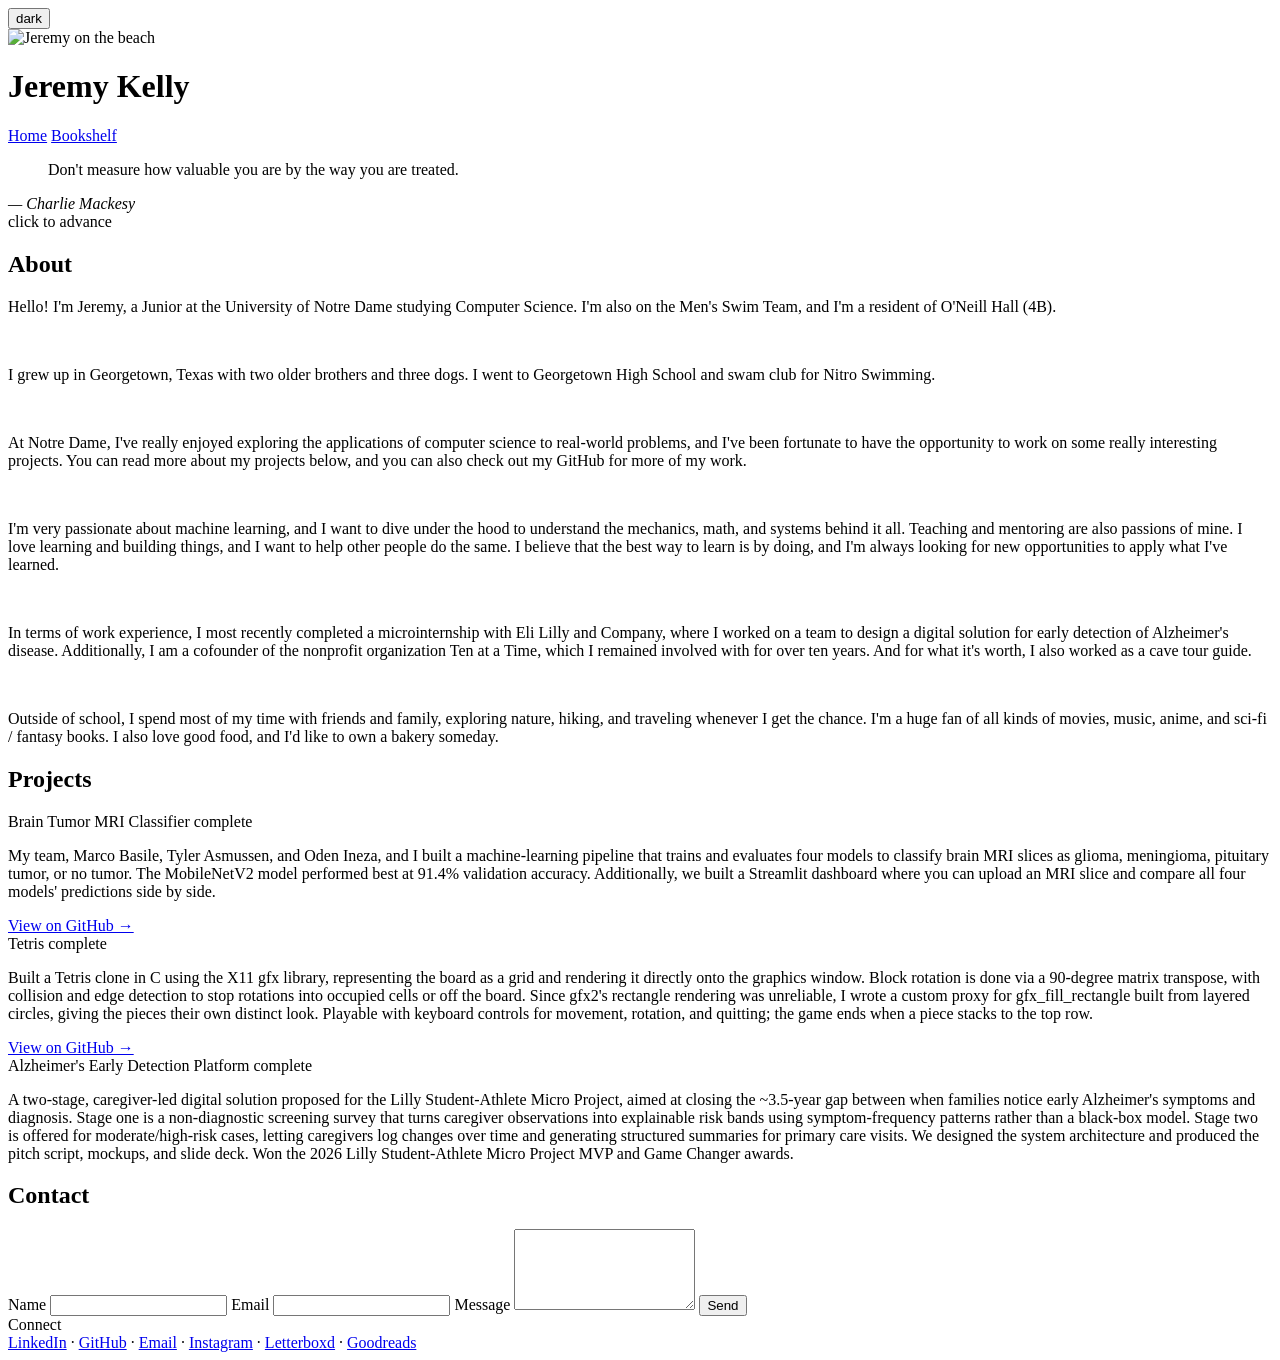
==== commit 94f90539: "hide pinboard" ====
--- a/index.html
+++ b/index.html
@@ -35,7 +35,6 @@
                 <div class="nav">
                     <a class="btn" href="index.html">Home</a>
                     <a class="btn" href="bookshelf.html">Bookshelf</a>
-                    <a class="btn" href="pinboard.html">Pinboard</a>
                 </div>
 
                 <!-- Quote widget: sits like an inscription at the top of the journal page -->
@@ -182,6 +181,9 @@
                 { text: "The beaten have one hope: to lose all hope.", author: "— Virgil" },
                 { text: "All truly strong people are kind.", author: "— Takehiko Inoue" },
                 { text: "In some way, suffering ceases to be suffering at the moment it finds a meaning, such as the meaning of a sacrifice.", author: "— Viktor E. Frankl" },
+                { text: "\"But man is not made for defeat,\" he said. \"A man can be destroyed but not defeated.\"", author: "— Ernest Hemingway" },
+                { text: "You can't see the birds that fly above you if you're always looking down.", author: "— Taiyo Matsumoto" },
+
             ];
 
             let currentIndex = 0;
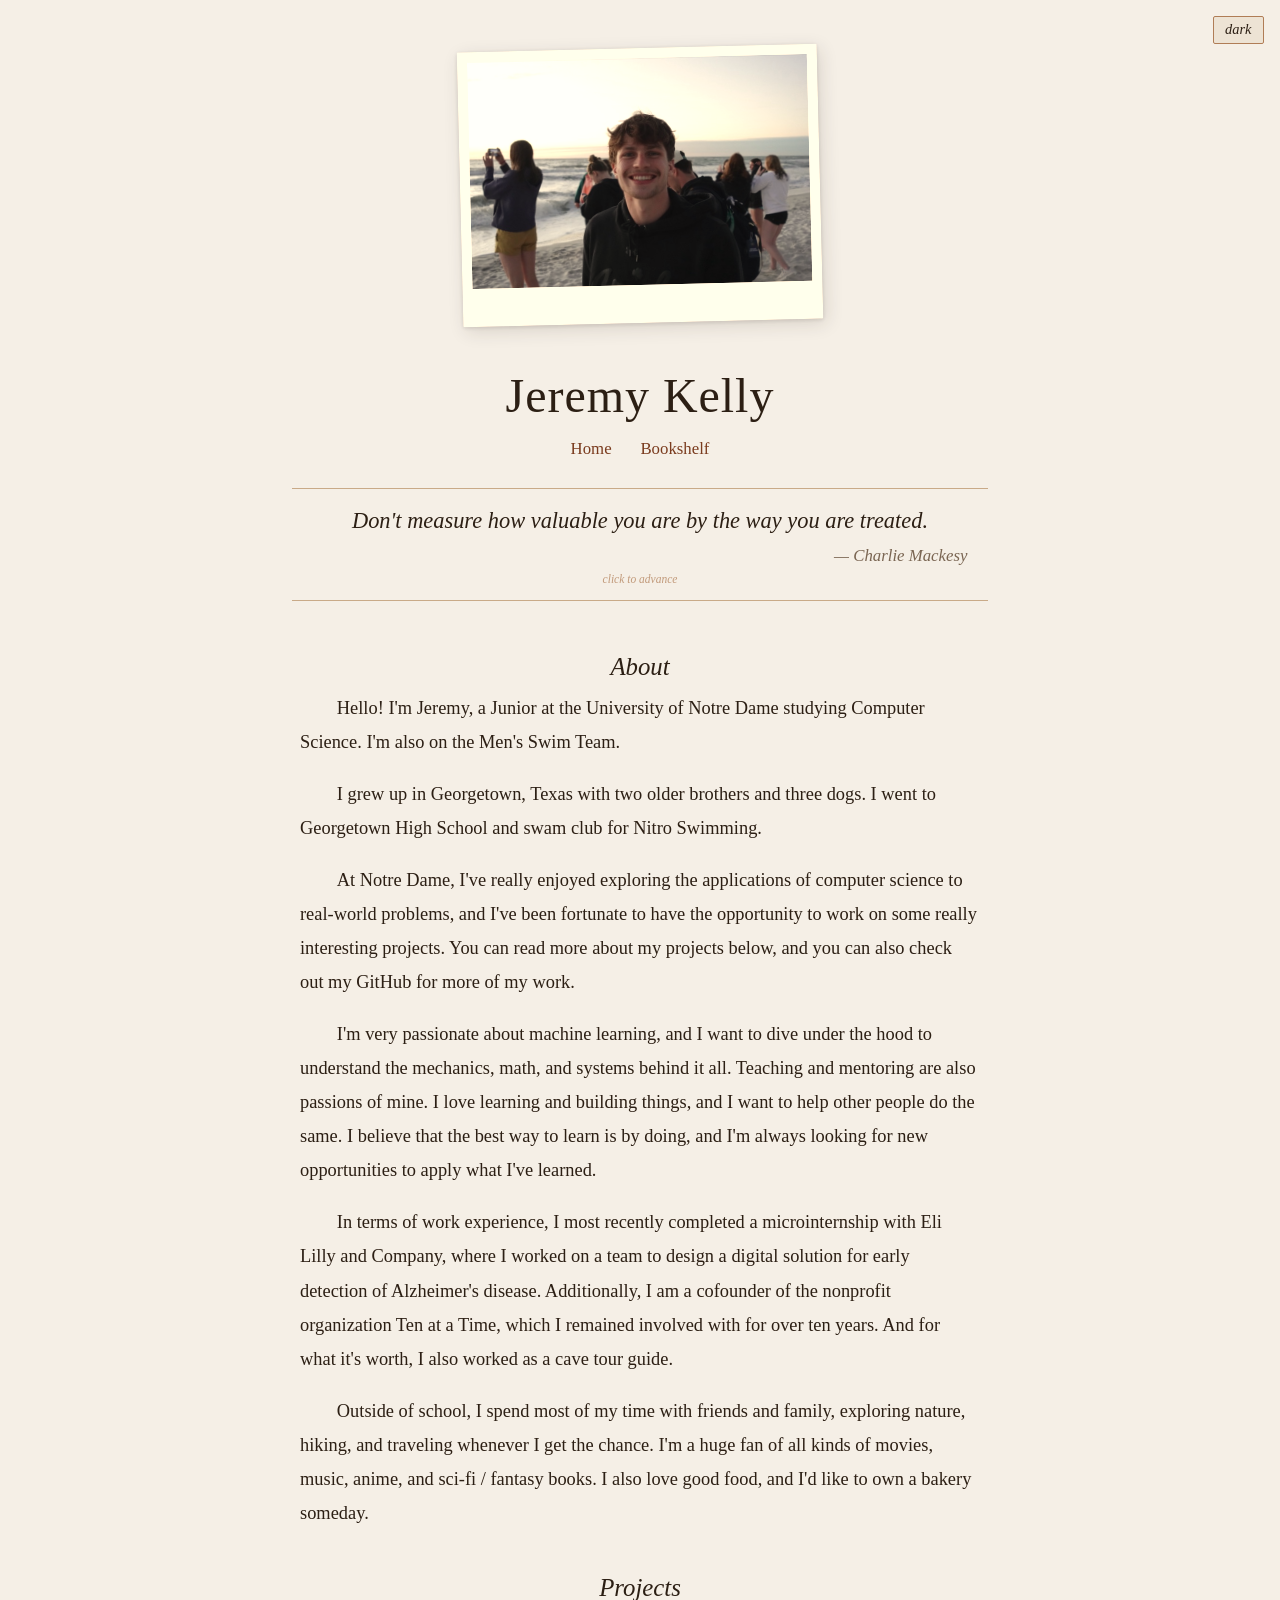
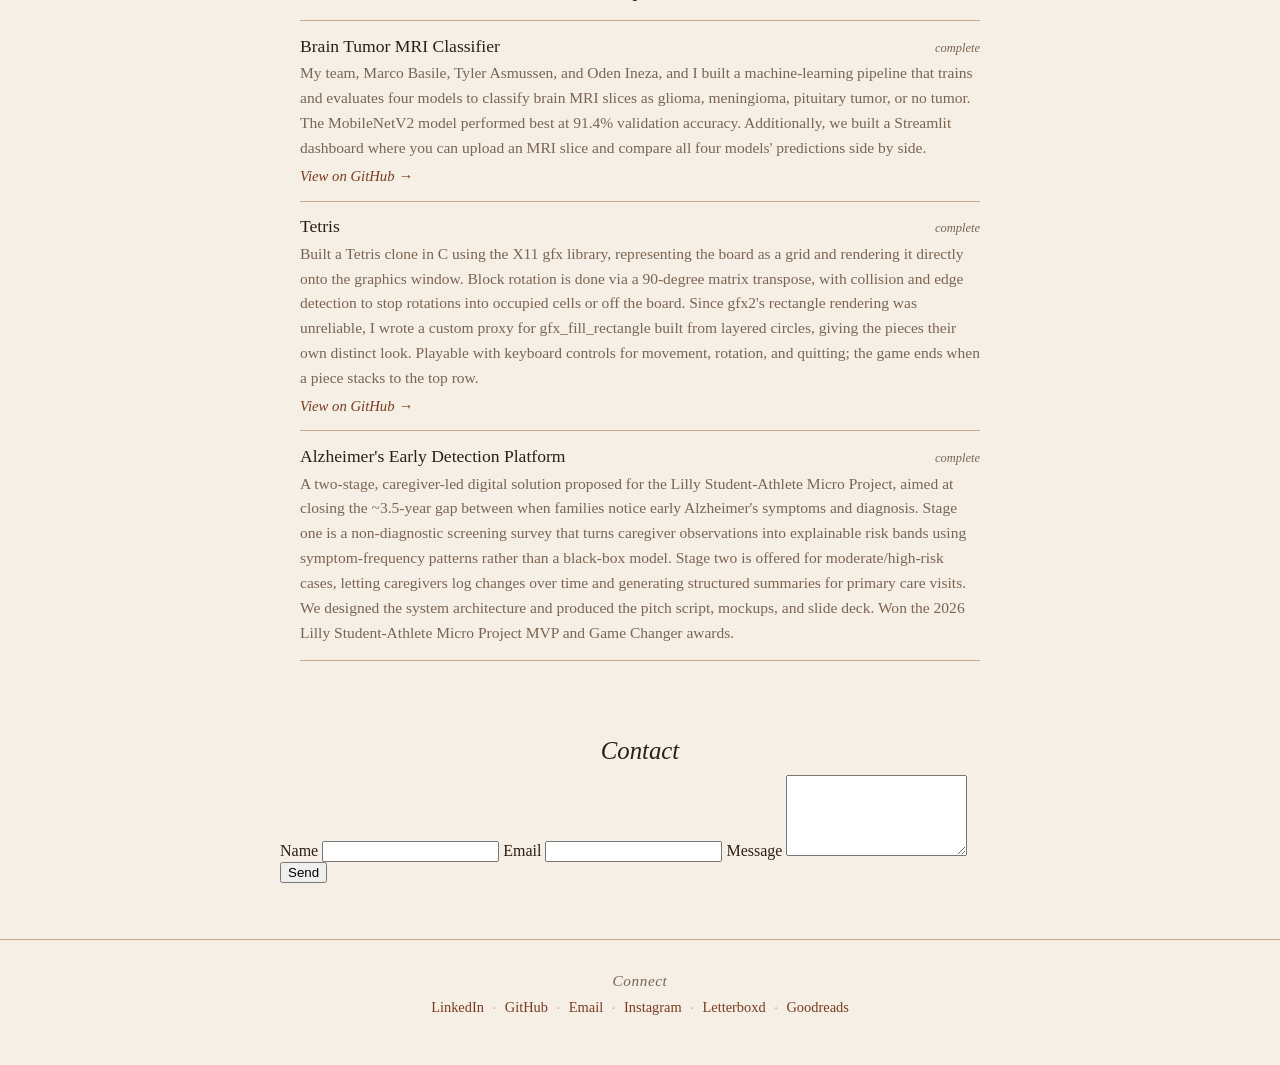
==== commit 004fbade: "clean path" ====
--- a/index.html
+++ b/index.html
@@ -7,13 +7,13 @@
         <meta property="og:type" content="website">
         <meta property="og:title" content="Jeremy Kelly">
         <meta property="og:description" content="Personal website of Jeremy Kelly.">
-        <meta property="og:url" content="https://keremyjelly.github.io/jelly-personal-website/">
-        <meta property="og:image" content="https://keremyjelly.github.io/jelly-personal-website/assets/images/jelly-beach-smile.JPG">
+        <meta property="og:url" content="https://keremyjelly.github.io/">
+        <meta property="og:image" content="https://keremyjelly.github.io/assets/images/jelly-beach-smile.JPG">
         <meta name="twitter:card" content="summary_large_image">
         <meta name="twitter:title" content="Jeremy Kelly">
         <meta name="twitter:description" content="Personal website of Jeremy Kelly.">
-        <meta name="twitter:image" content="https://keremyjelly.github.io/jelly-personal-website/assets/images/jelly-beach-smile.JPG">
-        <base href="/jelly-personal-website/">
+        <meta name="twitter:image" content="https://keremyjelly.github.io/assets/images/jelly-beach-smile.JPG">
+        <base href="/">
         <link rel="stylesheet" href="assets/style.css">
         <title>Jeremy Kelly</title>
         <!-- Set theme before CSS renders to prevent flash of wrong theme -->
@@ -48,7 +48,7 @@
                 <div class="body-text-container">
                     <p class="body-text">
                         Hello! I'm Jeremy, a Junior at the University of Notre Dame studying Computer Science.
-                        I'm also on the Men's Swim Team, and I'm a resident of O'Neill Hall (4B).
+                        I'm also on the Men's Swim Team.
                     </p>
                     <br>
                     <p class="body-text">
@@ -118,7 +118,7 @@
                 <h2 id="contact">Contact</h2>
                 <form class="contact-form" id="contactForm" action="https://formspree.io/f/xrenbrzl" method="POST">
                     <!-- Redirects back here after a successful submit, instead of Formspree's generic page -->
-                    <input type="hidden" name="_next" value="https://keremyjelly.github.io/jelly-personal-website/index.html?sent=true#contact">
+                    <input type="hidden" name="_next" value="https://keremyjelly.github.io/index.html?sent=true#contact">
                     <input type="hidden" name="_subject" value="New message from jeremykelly's site">
                     <!-- Honeypot: bots tend to fill every field; real visitors never see this one -->
                     <input type="text" name="_gotcha" style="display:none">
